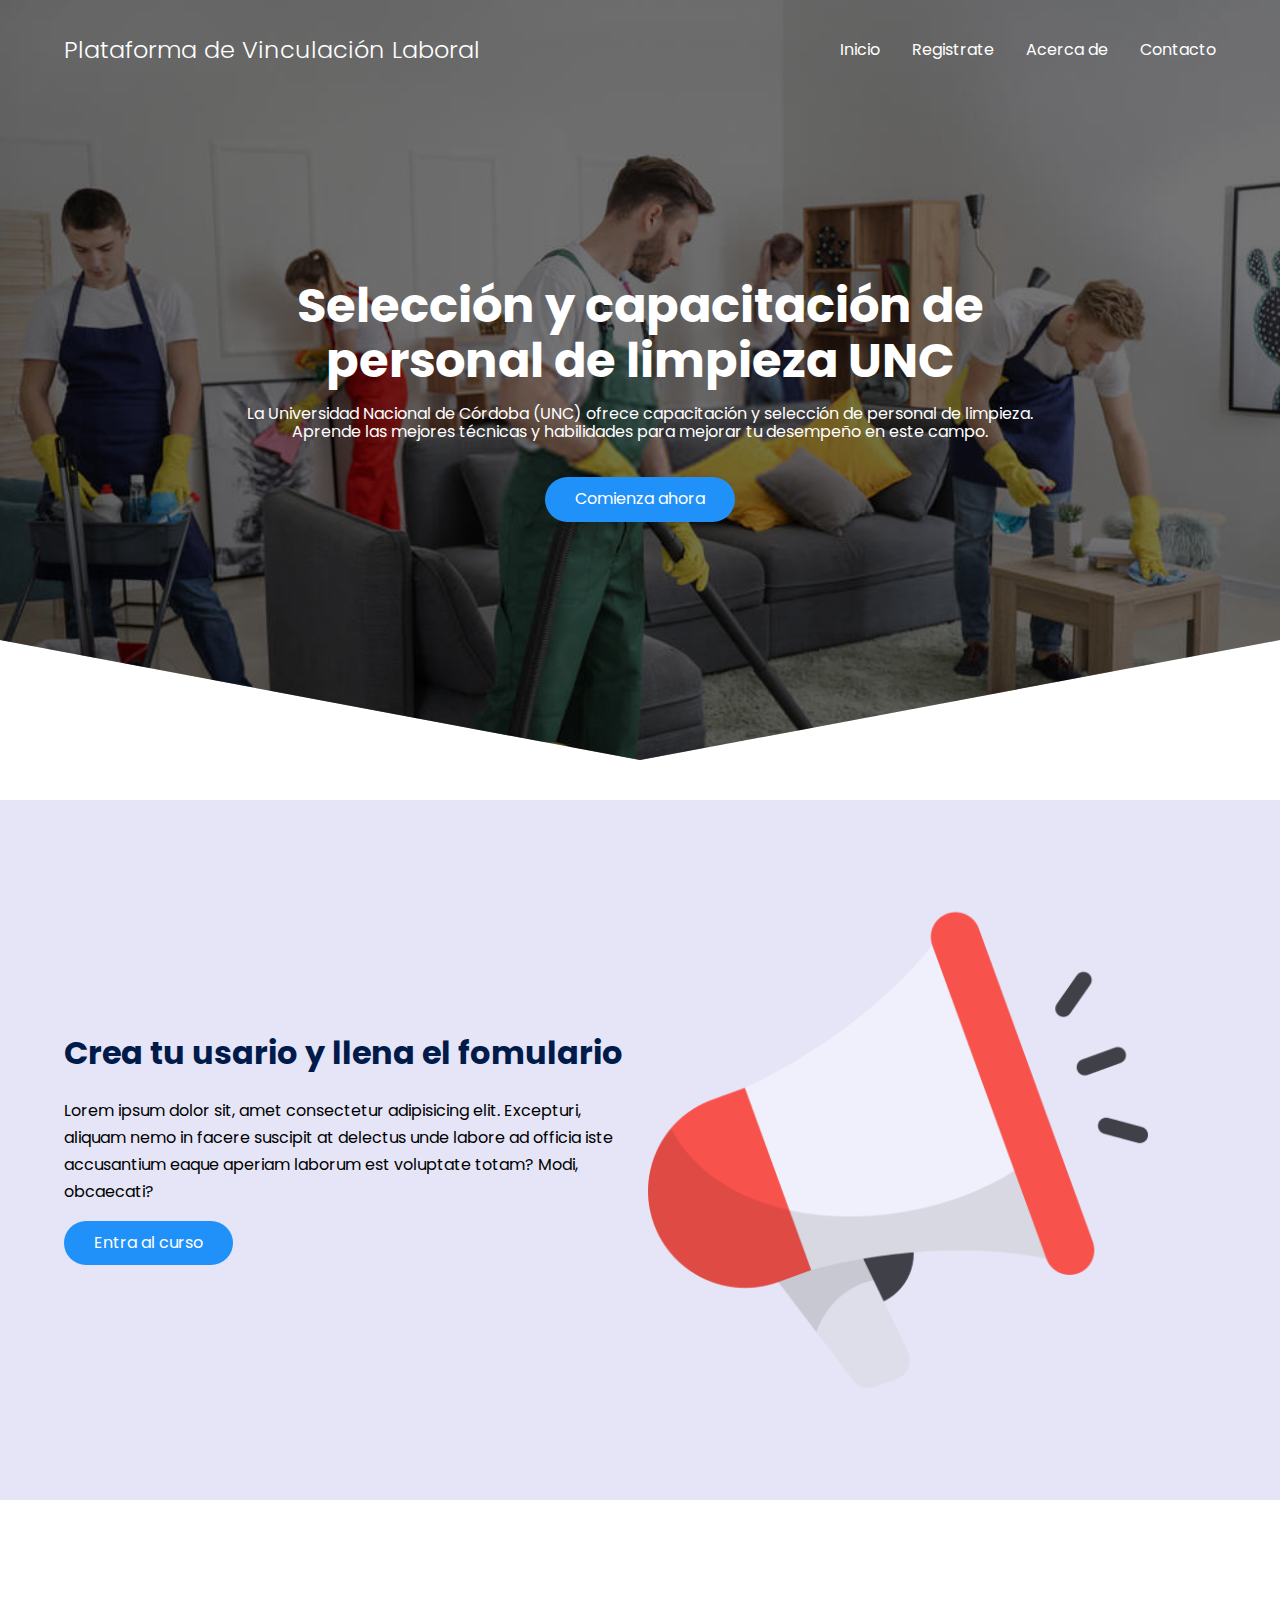
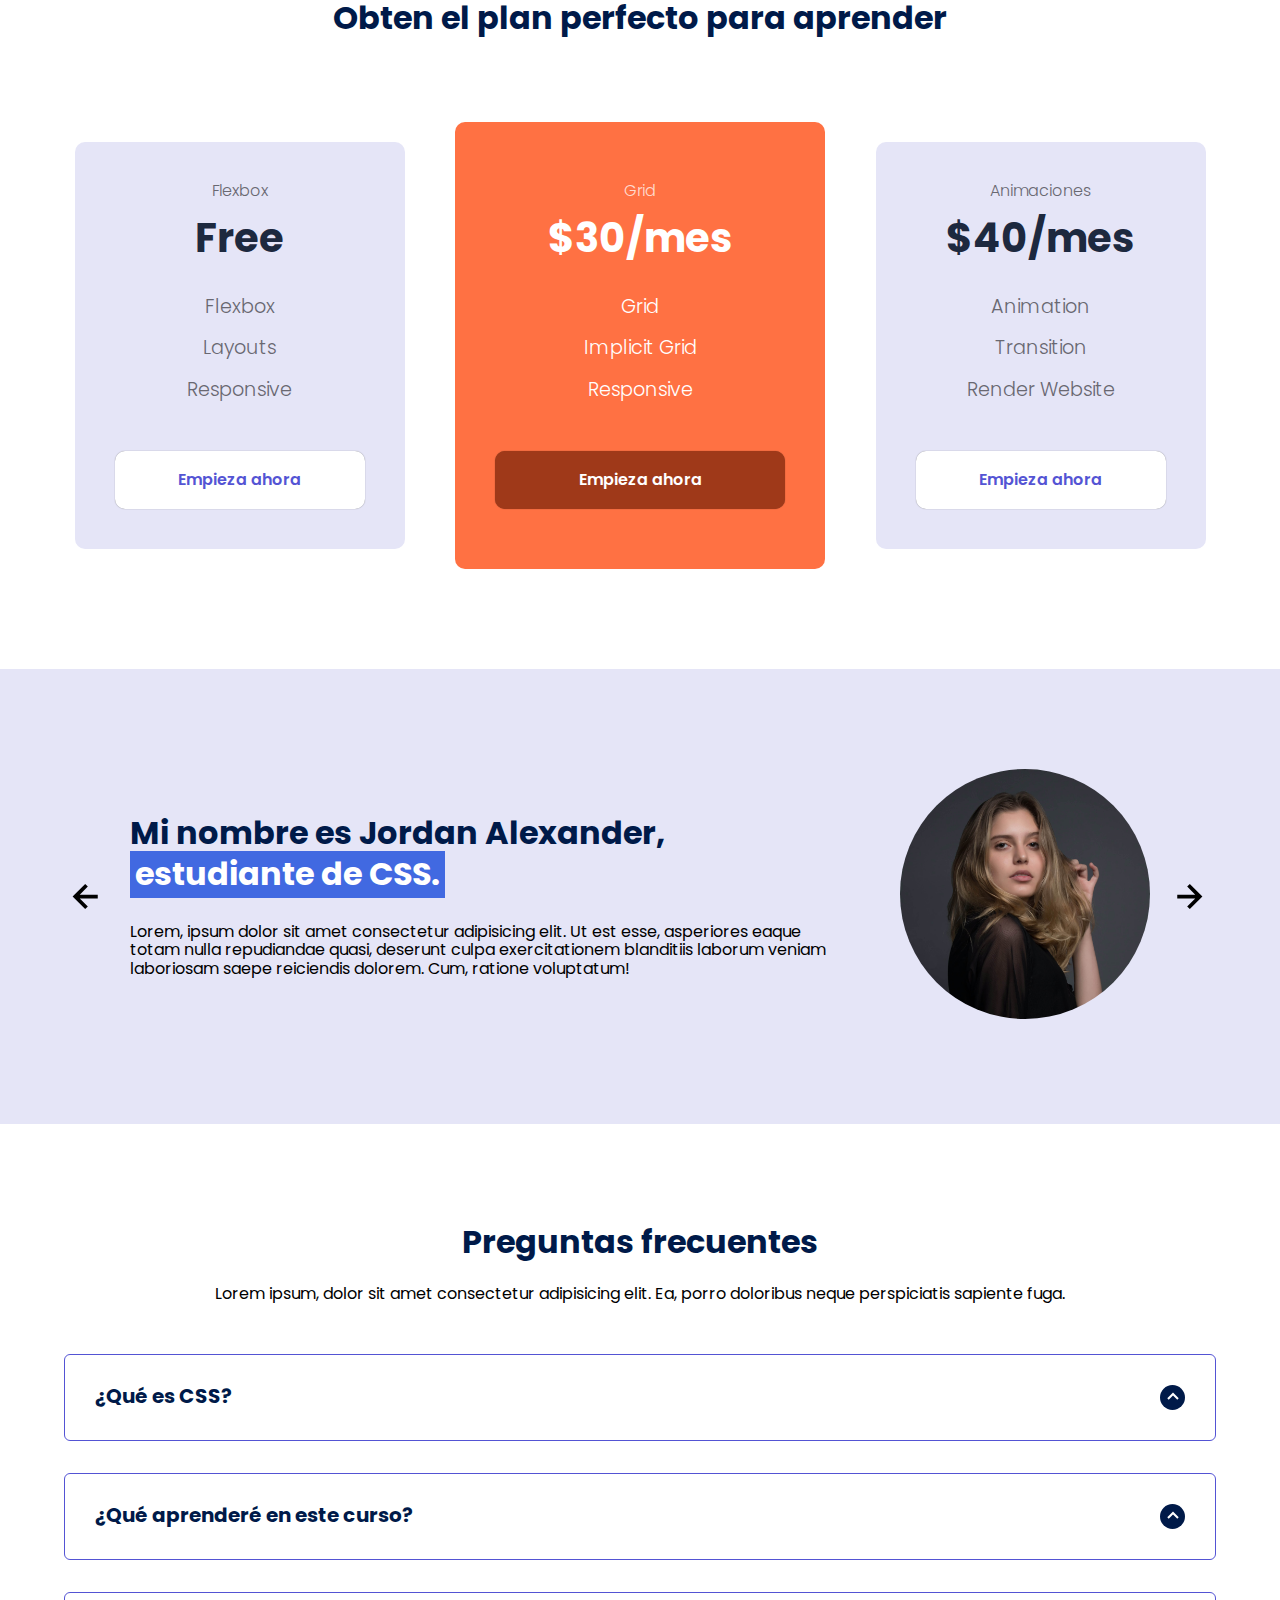
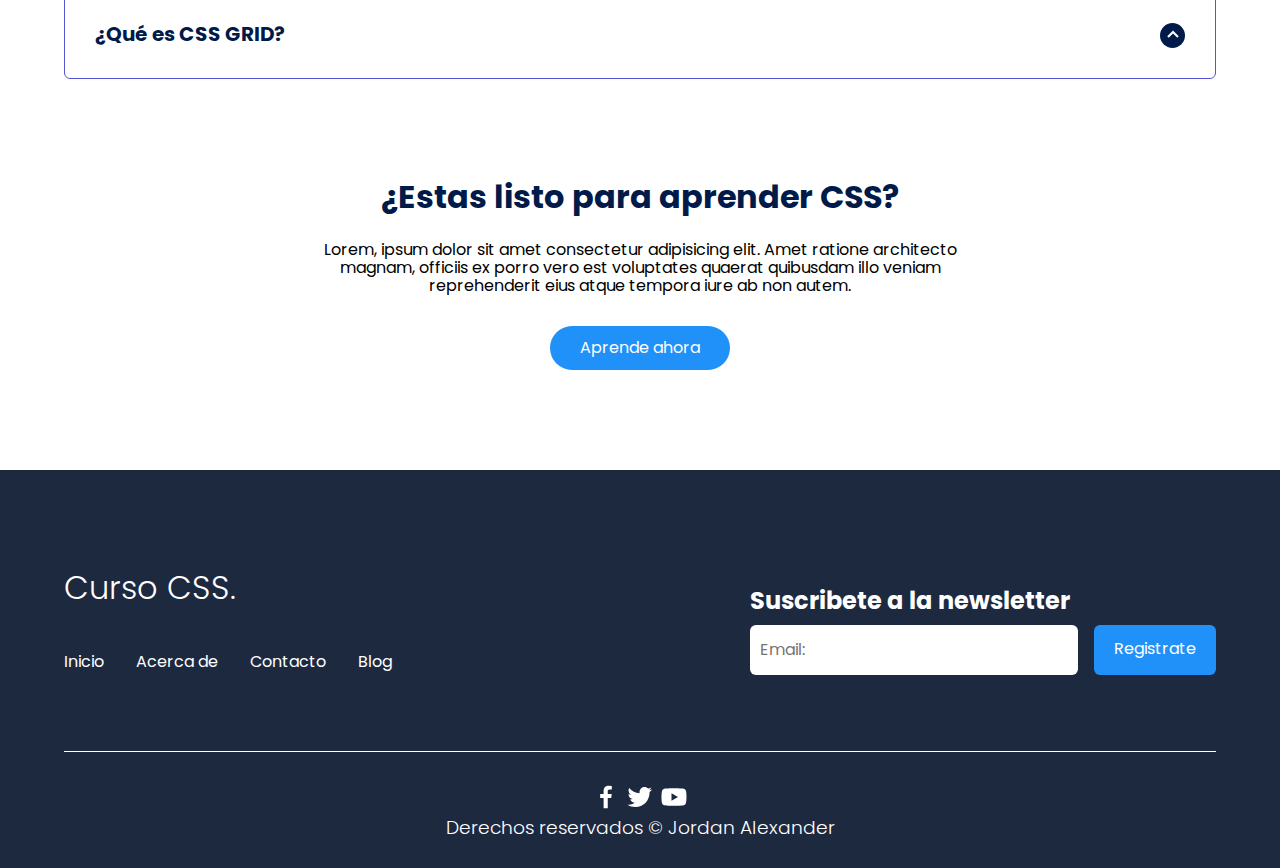
==== index.html @ 448da9c2 "se sube repositorio" ====
<!DOCTYPE html>
<html lang="es">

<head>
    <meta charset="UTF-8">
    <meta http-equiv="X-UA-Compatible" content="IE=edge">
    <meta name="viewport" content="width=device-width, initial-scale=1.0">
    <title>Plataforma de Vinculación Laboral</title>
    <link rel="shortcut icon" href="./images/escudo UNC.jpeg" type="image/x-icon">
    <link rel="stylesheet" href="./css/normalize.css">
    <link rel="stylesheet" href="./css/estilos.css">

    <meta name="theme-color" content="#2091F9">

    <meta name="title" content="Curso limpieza UNC">
    <meta name="description"
        content="Hola, soy una descripción que verás cuando busques algo de mi temática en Google.">
</head>

<body>

    <header class="hero">
        <nav class="nav container">
            <div class="nav__logo">
                <h2 class="nav__title">Plataforma de Vinculación Laboral</h2>
            </div>

            <ul class="nav__link nav__link--menu">
                <li class="nav__items">
                    <a href="#" class="nav__links">Inicio</a>
                </li>
                <li class="nav__items">
                    <a href="#" class="nav__links">Registrate</a>
                </li>
                <li class="nav__items">
                    <a href="#" class="nav__links">Acerca de</a>
                </li>
                <li class="nav__items">
                    <a href="#" class="nav__links">Contacto</a>
                </li>

                <img src="./images/close.svg" class="nav__close">
            </ul>

            <div class="nav__menu">
                <img src="./images/menu.svg" class="nav__img">
            </div>
        </nav>

        <section class="hero__container container">
            <h1 class="hero__title">Selección y capacitación de personal de limpieza UNC</h1>
            <p class="hero__paragraph">La Universidad Nacional de Córdoba (UNC) ofrece capacitación y selección de personal de limpieza. Aprende las mejores técnicas y habilidades para mejorar tu desempeño en este campo.</p>
            <a href="#" class="cta">Comienza ahora</a>
        </section>
    </header>

    <main>
            <section class="knowledge">
            <div class="knowledge__container container">
                <div class="knowledege__texts">
                    <h2 class="subtitle">Crea tu usario y llena el fomulario</h2>
                    <p class="knowledge__paragraph">Lorem ipsum dolor sit, amet consectetur adipisicing elit. Excepturi,
                        aliquam nemo in facere suscipit at delectus unde labore ad officia iste accusantium eaque
                        aperiam laborum est voluptate totam? Modi, obcaecati?</p>
                    <a href="#" class="cta">Entra al curso</a>
                </div>

                <figure class="knowledge__picture">
                    <img src="./images/megaphone.png" class="knowledge__img">
                </figure>
            </div>
        </section>

        <section class="price container">
            <h2 class="subtitle">Obten el plan perfecto para aprender</h2>

            <div class="price__table">
                <div class="price__element">
                    <p class="price__name">Flexbox</p>
                    <h3 class="price__price">Free</h3>

                    <div class="price__items">
                        <p class="price__features">Flexbox</p>
                        <p class="price__features">Layouts</p>
                        <p class="price__features">Responsive</p>
                    </div>

                    <a href="#" class="price__cta">Empieza ahora</a>
                </div>


                <div class="price__element price__element--best">
                    <p class="price__name">Grid</p>
                    <h3 class="price__price">$30/mes</h3>

                    <div class="price__items">
                        <p class="price__features">Grid</p>
                        <p class="price__features">Implicit Grid</p>
                        <p class="price__features">Responsive</p>
                    </div>

                    <a href="#" class="price__cta">Empieza ahora</a>
                </div>


                <div class="price__element">
                    <p class="price__name">Animaciones</p>
                    <h3 class="price__price">$40/mes</h3>

                    <div class="price__items">
                        <p class="price__features">Animation</p>
                        <p class="price__features">Transition</p>
                        <p class="price__features">Render Website</p>
                    </div>

                    <a href="#" class="price__cta">Empieza ahora</a>
                </div>


            </div>
        </section>

        <section class="testimony">
            <div class="testimony__container container">
                <img src="./images/leftarrow.svg" class="testimony__arrow" id="before">

                <section class="testimony__body testimony__body--show" data-id="1">
                    <div class="testimony__texts">
                        <h2 class="subtitle">Mi nombre es Jordan Alexander, <span class="testimony__course">estudiante
                                de CSS.</span></h2>
                        <p class="testimony__review">Lorem, ipsum dolor sit amet consectetur adipisicing elit. Ut est
                            esse, asperiores eaque totam nulla repudiandae quasi, deserunt culpa exercitationem
                            blanditiis laborum veniam laboriosam saepe reiciendis dolorem. Cum, ratione voluptatum!</p>
                    </div>

                    <figure class="testimony__picture">
                        <img src="./images/face.jpg" class="testimony__img">
                    </figure>
                </section>

                <section class="testimony__body" data-id="2">
                    <div class="testimony__texts">
                        <h2 class="subtitle">Mi nombre es Alejandra Perez, <span class="testimony__course">estudiante de
                                CSS.</span></h2>
                        <p class="testimony__review">Lorem, ipsum dolor sit amet consectetur adipisicing elit. Ut est
                            esse, asperiores eaque laborum veniam laboriosam saepe reiciendis dolorem. Cum, ratione
                            voluptatum!</p>
                    </div>

                    <figure class="testimony__picture">
                        <img src="./images/face2.jpg" class="testimony__img">
                    </figure>
                </section>

                <section class="testimony__body" data-id="3">
                    <div class="testimony__texts">
                        <h2 class="subtitle">Mi nombre es Karen Arteaga, <span class="testimony__course">estudiante de
                                CSS.</span></h2>
                        <p class="testimony__review">Lorem, ipsum dolor sit amet consectetur adipisicing elit. Ut est
                            esse, niam laboriosam saepe reiciendis dolorem. Cum, ratione voluptatum!</p>
                    </div>

                    <figure class="testimony__picture">
                        <img src="./images/face3.jpg" class="testimony__img">
                    </figure>
                </section>

                <section class="testimony__body" data-id="4">
                    <div class="testimony__texts">
                        <h2 class="subtitle">Mi nombre es Kevin Ramirez, <span class="testimony__course">estudiante de
                                CSS.</span></h2>
                        <p class="testimony__review">Lorem, ipsum dolor sit amet consectetur adipisicing elit. Ut est
                            esse, niam laboriosam saepe reiciendis dolorem. Cum, ratione voluptatum!</p>
                    </div>

                    <figure class="testimony__picture">
                        <img src="./images/face4.jpg" class="testimony__img">
                    </figure>
                </section>


                <img src="./images/rightarrow.svg" class="testimony__arrow" id="next">
            </div>
        </section>

        <section class="questions container">
            <h2 class="subtitle">Preguntas frecuentes</h2>
            <p class="questions__paragraph">Lorem ipsum, dolor sit amet consectetur adipisicing elit. Ea, porro
                doloribus neque perspiciatis sapiente fuga.</p>

            <section class="questions__container">
                <article class="questions__padding">
                    <div class="questions__answer">
                        <h3 class="questions__title">¿Qué es CSS?
                            <span class="questions__arrow">
                                <img src="./images/arrow.svg" class="questions__img">
                            </span>
                        </h3>

                        <p class="questions__show">Lorem ipsum, dolor sit amet consectetur adipisicing elit. Quos
                            facere, quidem eum id excepturi assumenda explicabo nam accusamus veritatis voluptates
                            eveniet adipisci, dicta nihil nemo modi possimus officiis quam atque? Lorem ipsum, dolor sit
                            amet consectetur adipisicing elit. Quos facere, quidem eum id excepturi assumenda explicabo
                            nam accusamus veritatis voluptates eveniet adipisci, dicta nihil nemo modi possimus officiis
                            quam atque?</p>
                    </div>
                </article>

                <article class="questions__padding">
                    <div class="questions__answer">
                        <h3 class="questions__title">¿Qué aprenderé en este curso?
                            <span class="questions__arrow">
                                <img src="./images/arrow.svg" class="questions__img">
                            </span>
                        </h3>

                        <p class="questions__show">Lorem ipsum, dolor sit amet consectetur adipisicing elit. Quos
                            facere, quidem eum id excepturi assumenda explicabo nam accusamus veritatis voluptates
                            eveniet adipisci, dicta nihil nemo modi possimus officiis quam atque? Lorem ipsum, dolor sit
                            amet consectetur adipisicing elit. Quos facere, quidem eum id excepturi assumenda explicabo
                            nam accusamus veritatis voluptates eveniet adipisci, dicta nihil nemo modi possimus officiis
                            quam atque?</p>
                    </div>
                </article>

                <article class="questions__padding">
                    <div class="questions__answer">
                        <h3 class="questions__title">¿Qué es CSS GRID?
                            <span class="questions__arrow">
                                <img src="./images/arrow.svg" class="questions__img">
                            </span>
                        </h3>

                        <p class="questions__show">Lorem ipsum, dolor sit amet consectetur adipisicing elit. Quos
                            facere, quidem eum id excepturi assumenda explicabo nam accusamus veritatis voluptates
                            eveniet adipisci, dicta nihil nemo modi possimus officiis quam atque? Lorem ipsum, dolor sit
                            amet consectetur adipisicing elit. Quos facere, quidem eum id excepturi assumenda explicabo
                            nam accusamus veritatis voluptates eveniet adipisci, dicta nihil nemo modi possimus officiis
                            quam atque?</p>
                    </div>
                </article>
            </section>

            <section class="questions__offer">
                <h2 class="subtitle">¿Estas listo para aprender CSS?</h2>
                <p class="questions__copy">Lorem, ipsum dolor sit amet consectetur adipisicing elit. Amet ratione
                    architecto magnam, officiis ex porro vero est voluptates quaerat quibusdam illo veniam reprehenderit
                    eius atque tempora iure ab non autem.</p>
                <a href="#" class="cta">Aprende ahora</a>
            </section>
        </section>
    </main>

    <footer class="footer">
        <section class="footer__container container">
            <nav class="nav nav--footer">
                <h2 class="footer__title">Curso CSS.</h2>

                <ul class="nav__link nav__link--footer">
                    <li class="nav__items">
                        <a href="#" class="nav__links">Inicio</a>
                    </li>
                    <li class="nav__items">
                        <a href="#" class="nav__links">Acerca de</a>
                    </li>
                    <li class="nav__items">
                        <a href="#" class="nav__links">Contacto</a>
                    </li>
                    <li class="nav__items">
                        <a href="#" class="nav__links">Blog</a>
                    </li>
                </ul>
            </nav>

            <form class="footer__form" action="https://formspree.io/f/mknkkrkj" method="POST">
                <h2 class="footer__newsletter">Suscribete a la newsletter</h2>
                <div class="footer__inputs">
                    <input type="email" placeholder="Email:" class="footer__input" name="_replyto">
                    <input type="submit" value="Registrate" class="footer__submit">
                </div>
            </form>
        </section>

        <section class="footer__copy container">
            <div class="footer__social">
                <a href="#" class="footer__icons"><img src="./images/facebook.svg" class="footer__img"></a>
                <a href="#" class="footer__icons"><img src="./images/twitter.svg" class="footer__img"></a>
                <a href="#" class="footer__icons"><img src="./images/youtube.svg" class="footer__img"></a>
            </div>

            <h3 class="footer__copyright">Derechos reservados &copy; Jordan Alexander</h3>
        </section>
    </footer>

    <script src="./js/slider.js"></script>
    <script src="./js/questions.js"></script>
    <script src="./js/menu.js"></script>
</body>

</html>
---- css/estilos.css ----
@import url('https://fonts.googleapis.com/css2?family=Poppins:wght@300;400;600;700&display=swap');

:root {
    --padding-container: 100px 0;
    --color-title: #001A49;
}

body {
    font-family: 'Poppins', sans-serif;
}

.container {
    width: 90%;
    max-width: 1200px;
    margin: 0 auto;
    overflow: hidden;
    padding: var(--padding-container);
}

.hero {
    width: 100%;
    height: 100vh;
    min-height: 600px;
    max-height: 800px;
    position: relative;
    display: grid;
    grid-template-rows: 100px 1fr;
    color: #fff;
}

.hero::before {
    content: "";
    position: absolute;
    top: 0;
    left: 0;
    width: 100%;
    height: 100%;
    background-image: linear-gradient(180deg, #0000008c 0%, #0000008c 100%), url('../images/LIMPIEZA.jpg');
    background-size: cover;
    clip-path: polygon(0 0, 100% 0, 100% 80%, 50% 95%, 0 80%);
    z-index: -1;
}


/* Nav */

.nav {
    --padding-container: 0;
    height: 100%;
    display: flex;
    align-items: center;
}

.nav__title {
    font-weight: 300;
}

.nav__link {
    margin-left: auto;
    padding: 0;
    display: grid;
    grid-auto-flow: column;
    grid-auto-columns: max-content;
    gap: 2em;
}

.nav__items {
    list-style: none;
}

.nav__links {
    color: #fff;
    text-decoration: none;
}

.nav__menu {
    margin-left: auto;
    cursor: pointer;
    display: none;
}

.nav__img {
    display: block;
    width: 30px;
}


.nav__close {
    display: var(--show, none);
}


/* Hero container */

.hero__container {
    max-width: 800px;
    --padding-container: 0;
    display: grid;
    grid-auto-rows: max-content;
    align-content: center;
    gap: 1em;
    padding-bottom: 100px;
    text-align: center;
}

.hero__title {
    font-size: 3rem;
}

.hero__paragraph {
    margin-bottom: 20px;
}

.cta {
    display: inline-block;
    background-color: #2091F9;
    justify-self: center;
    color: #fff;
    text-decoration: none;
    padding: 13px 30px;
    border-radius: 32px;
}

/* About */

.about {
    text-align: center;
}

.subtitle {
    color: var(--color-title);
    font-size: 2rem;
    margin-bottom: 25px;
}


.about__paragraph {
    line-height: 1.7;
}

.about__main {
    padding-top: 80px;
    display: grid;
    width: 90%;
    margin: 0 auto;
    gap: 1em;
    overflow: hidden;
    grid-template-columns: repeat(auto-fit, minmax(260px, auto));
}


.about__icons {
    display: grid;
    gap: 1em;
    justify-items: center;
    width: 260px;
    overflow: hidden;
    margin: 0 auto;
}

.about__icon {
    width: 40px;
}

/* Knowledge */

.knowledge {
    background-color: #e5e5f7;
    background-image: radial-gradient(#444cf7 0.5px, transparent 0.5px), radial-gradient(#444cf7 0.5px, #e5e5f7 0.5px);
    background-size: 20px 20px;
    background-position: 0 0, 10px 10px;
    overflow: hidden;
}

.knowledge__container{
    display: grid;
    grid-template-columns: 1fr 1fr;
    gap: 1em;
    align-items: center;
}

.knowledge__picture{
    max-width: 500px;
}

.knowledge__paragraph{
    line-height: 1.7;
    margin-bottom: 15px;
}

.knowledge__img{
    width: 100%;
    display: block;
}

/* price */

.price{
    text-align: center;
}

.price__table{
    padding-top: 60px;
    display: flex;
    flex-wrap: wrap;
    gap: 2.5em;
    justify-content: space-evenly;
    align-items: center;
}

.price__element{
    background-color: #e5e5f7;
    text-align: center;
    border-radius: 10px;
    width: 330px;
    padding: 40px;
    --color-plan: #696871;
    --color-price: #1D293F;
    --bg-cta: #fff;
    --color-cta: #5454D4;
    --color-items: #696871;
}

.price__element--best{
    width: 370px;
    padding: 60px 40px;
    background-color: #FF7143;
    --color-plan: rgb(255 255 255 / 75%);
    --color-price: #fff;
    --bg-cta: #9F3919;
    --color-cta: #FFF;
    --color-items: #fff;
}


.price__name{
    color: var(--color-plan);
    margin-bottom: 15px;
    font-weight: 300;
}

.price__price{
    font-size: 2.5rem;
    color: var(--color-price);
}

.price__items{
    margin-top: 35px;
    display: grid;
    gap: 1em;
    font-weight: 300;
    font-size: 1.2rem;
    margin-bottom: 50px;
    color: var(--color-items);
}

.price__cta{
    display: block;
    padding: 20px 0;
    border-radius: 10px;
    text-decoration: none;
    background-color: var(--bg-cta);
    font-weight: 600;
    color: var(--color-cta);
    box-shadow: 0 0 1px rgba(0, 0, 0, .5);
}

/* Testimony */

.testimony{
    background-color: #e5e5f7;
}

.testimony__container{
    display: grid;
    grid-template-columns: 50px 1fr 50px;
    gap: 1em;
    align-items: center;
}

.testimony__body{
    display: grid;
    grid-template-columns: 1fr max-content;
    justify-content: space-between;
    align-items: center;
    gap: 2em;
    grid-column: 2/3;
    grid-row: 1/2;
    opacity: 0;
    pointer-events: none;
}


.testimony__body--show{
    pointer-events: unset;
    opacity: 1;
    transition: opacity 1.5s ease-in-out;
}

.testimony__img{
    width: 250px;
    height: 250px;
    border-radius: 50%;
    object-fit: cover;
    object-position: 50% 30%;
}

.testimony__texts{
    max-width: 700px;
}

.testimony__course{
    background-color: royalblue;
    color: #fff;
    display: inline-block;
    padding: 5px;
}

.testimony__arrow{
    width: 90%;
    cursor: pointer;
}

/* Questions */

.questions{
    text-align: center;
}

.questions__container{
    display: grid;
    gap: 2em;
    padding-top: 50px;
    padding-bottom: 100px;
}

.questions__padding{
    padding: 0;
    transition: padding .3s;
    border: 1px solid #5454D4;
    border-radius: 6px;
}

.questions__padding--add{
    padding-bottom: 30px;
}

.questions__answer{
    padding: 0 30px 0;
    overflow: hidden;
}

.questions__title{
    text-align: left;
    display: flex;
    font-size: 20px;
    padding: 30px 0 30px;
    cursor: pointer;
    color: var(--color-title);
    justify-content: space-between;
}

.questions__arrow{
    border-radius: 50%;
    background-color: var(--color-title);
    width: 25px;
    height: 25px;
    display: flex;
    justify-content: center;
    align-items: center;
    align-self: flex-end;
    margin-left: 10px;
    transition:  transform .3s;
}

.questions__arrow--rotate{
    transform: rotate(180deg);
}

.questions__show{
    text-align: left;
    height: 0;
    transition: height .3s;
}

.questions__img{
    display: block;
}

.questions__copy{
    width: 60%;
    margin: 0 auto;
    margin-bottom: 30px;
}

/* Footer */

.footer{
    background-color: #1D293F;
}

.footer__title{
    font-weight: 300;
    font-size: 2rem;
    margin-bottom: 30px;
}

.footer__title, .footer__newsletter{
    color: #fff;
}


.footer__container{
    display: flex;
    justify-content: space-between;
    align-items: center;
    border-bottom: 1px solid #fff;
    padding-bottom: 60px;
}

.nav--footer{
    padding-bottom: 20px;
    display: grid;
    gap: 1em;
    grid-auto-flow: row;
    height: 100%;
}

.nav__link--footer{
    display: flex;
    margin: 0;
    margin-right: 20px;
    flex-wrap: wrap;
}

.footer__inputs{
    margin-top: 10px;
    display: flex;
    overflow: hidden;
}

.footer__input{
    background-color: #fff;
    height: 50px;
    display: block;
    padding-left: 10px;
    border-radius: 6px;
    font-size: 1rem;
    outline: none;
    border: none;
    margin-right: 16px;
}

.footer__submit{
    margin-left: auto;
    display: inline-block;
    height: 50px;
    padding: 0 20px ;
    background-color: #2091F9;
    border: none;
    font-size: 1rem;
    color: #fff;
    border-radius: 6px;
    cursor: pointer;
}

.footer__copy{
    --padding-container: 30px 0;
    text-align: center;
    color: #fff;
}

.footer__copyright{
    font-weight: 300;
}

.footer__icons{
    margin-bottom: 10px;
}

.footer__img{
    width: 30px;
}

/* Media queries */

@media (max-width:800px){
    .nav__menu{
        display: block;
    }

    .nav__link--menu{
        position: fixed;
        background-color: #000;
        top: 0;
        left: 0;
        height: 100%;
        width: 100%;
        display: flex;
        flex-direction: column;
        justify-content: space-evenly;
        align-items: center;
        z-index: 100;
        opacity: 0;
        pointer-events: none;
        transition: .7s opacity;
    }

    .nav__link--show{
        --show: block;
        opacity:1 ;
        pointer-events: unset;
    }

    .nav__close{
        position: absolute;
        top: 30px;
        right: 30px;
        width: 30px;
        cursor: pointer;
    }

    .hero__title{
        font-size: 2.5rem;
    }


    .about__main{
        gap: 2em;
    }

    .about__icons:last-of-type{
        grid-column: 1/-1;
    }


    .knowledge__container{
        grid-template-columns: 1fr;
        grid-template-rows: max-content 1fr;
        gap: 3em;
        text-align: center;
    }

    .knowledge__picture{
        grid-row: 1/2;
        justify-self: center;
    }

    .testimony__container{
        grid-template-columns: 30px 1fr 30px;
    }

    .testimony__body{
        grid-template-columns: 1fr;
        grid-template-rows: max-content max-content;
        gap: 3em;
        justify-items:center ;
    }


    .testimony__img{
        width: 200px;
        height: 200px;
        
    }

    .questions__copy{
        width: 100%;
    }

    .footer__container{
        flex-wrap: wrap;
    }

    .nav--footer{
        width: 100%;
        justify-items: center;
    }

    .nav__link--footer{
        width: 100%;
        justify-content: space-evenly;
        margin: 0;
    }

    .footer__form{
        width: 100%;
        justify-content: space-evenly;
    }

    .footer__input{
        flex: 1;
    }

}

@media (max-width:600px){
    .hero__title{
        font-size: 2rem;
    }

    .hero__paragraph{
        font-size: 1rem;
    }

    .subtitle{
        font-size: 1.8rem;
    }

    .price__element{
        width: 90%;
    }

    .price__element--best{
        width: 90%;
        /* padding: 40px; */
    }

    .price__price{
        font-size: 2rem;
    }

    .testimony{
        --padding-container: 60px 0;
    }

    .testimony__container{
        grid-template-columns: 28px 1fr 28px;
        gap: .9em;
    }

    .testimony__arrow{
        width: 100%;
    }

    .testimony__course{
        margin-top: 15px;
    }

    .questions__title{
        font-size: 1rem;
    }

    .footer__title{
        justify-self: start;
        margin-bottom: 15px;
    }

    .nav--footer{
        padding-bottom: 60px;
    }

    .nav__link--footer{
        justify-content: space-between;
    }

    .footer__inputs{
        flex-wrap: wrap;
    }

    .footer__input{
        flex-basis: 100%;
        margin: 0;
        margin-bottom: 16px;
    }

    .footer__submit{
        margin-right: auto;
        margin-left: 0;
        

        /* 
        margin:0;
        width: 100%;
        */
    }
}
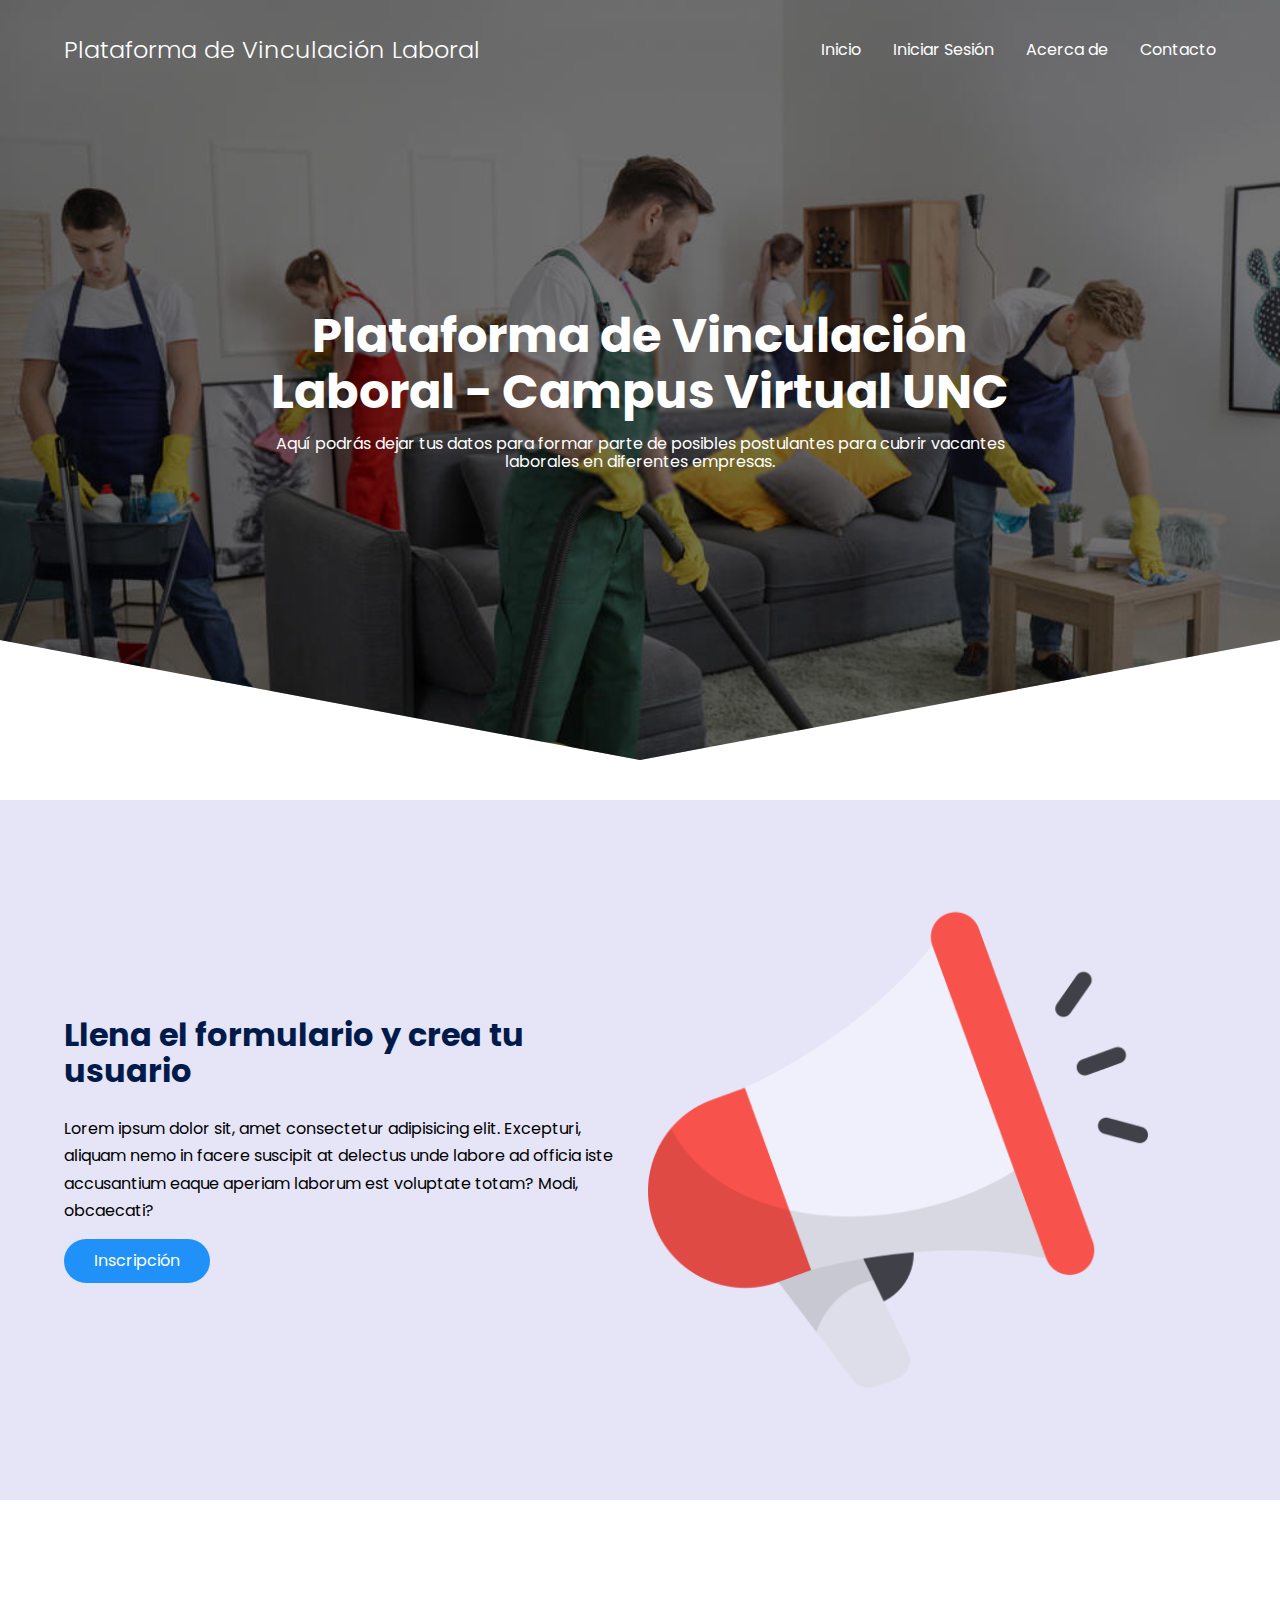
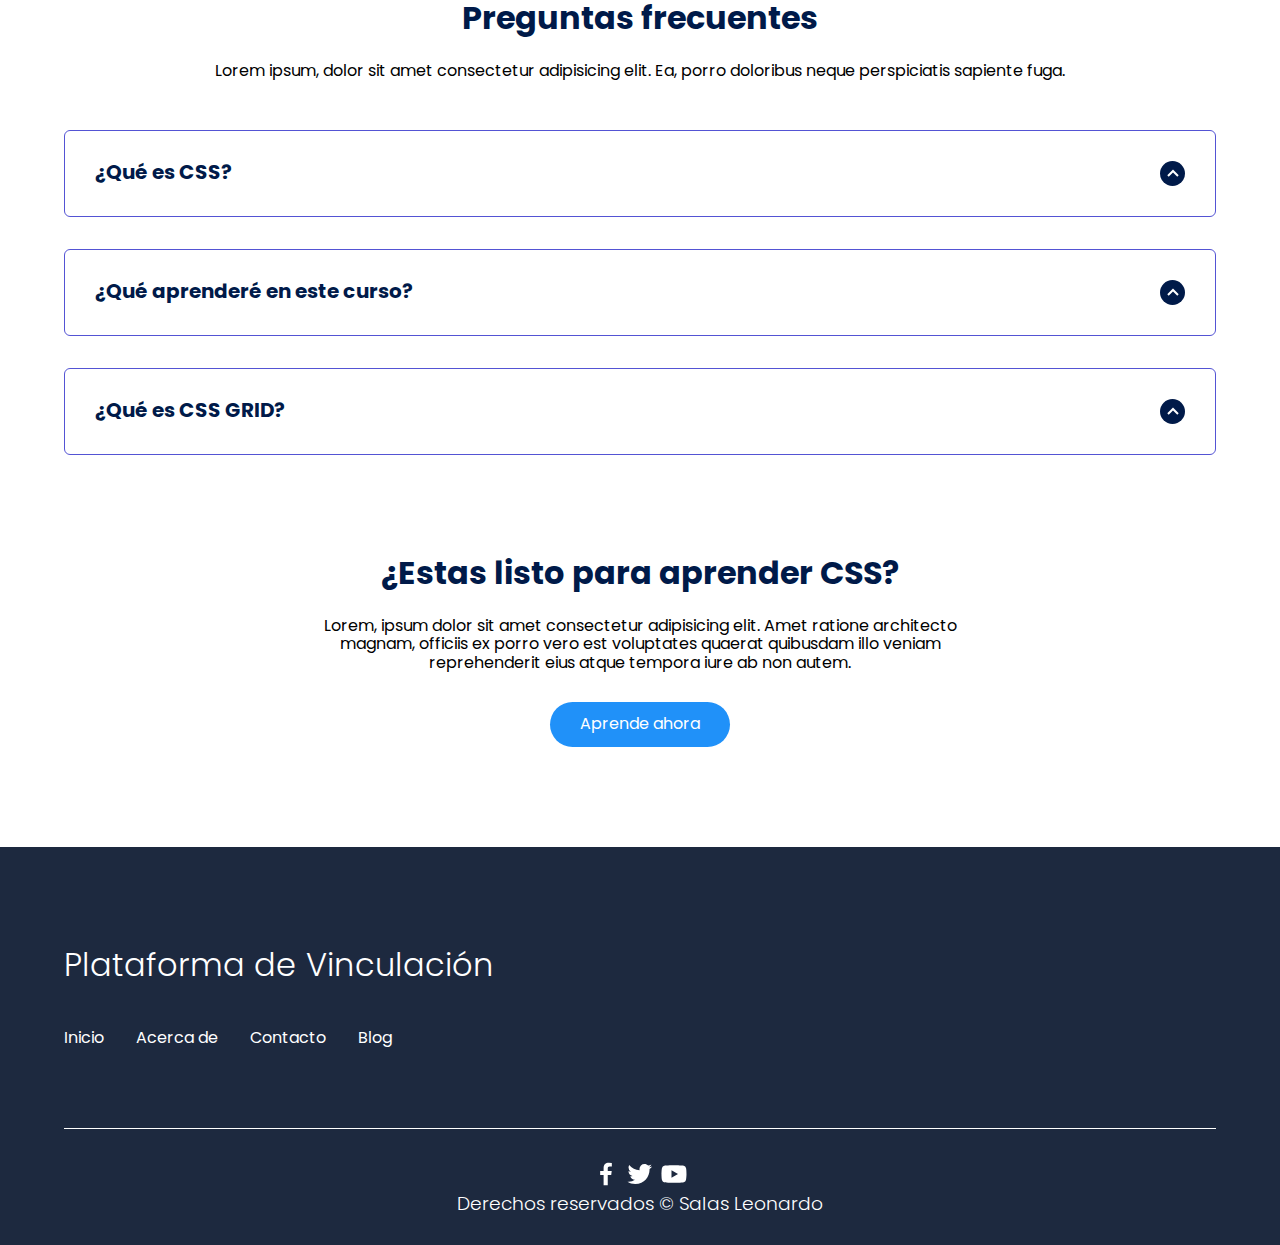
==== commit 8623f3f2: "postulantes, ofertas, user" ====
--- a/index.html
+++ b/index.html
@@ -27,10 +27,10 @@
 
             <ul class="nav__link nav__link--menu">
                 <li class="nav__items">
-                    <a href="#" class="nav__links">Inicio</a>
+                    <a href="/index.html" class="nav__links">Inicio</a>
                 </li>
                 <li class="nav__items">
-                    <a href="#" class="nav__links">Registrate</a>
+                    <a href="./login.html" class="nav__links">Iniciar Sesión</a>
                 </li>
                 <li class="nav__items">
                     <a href="#" class="nav__links">Acerca de</a>
@@ -48,9 +48,8 @@
         </nav>
 
         <section class="hero__container container">
-            <h1 class="hero__title">Selección y capacitación de personal de limpieza UNC</h1>
-            <p class="hero__paragraph">La Universidad Nacional de Córdoba (UNC) ofrece capacitación y selección de personal de limpieza. Aprende las mejores técnicas y habilidades para mejorar tu desempeño en este campo.</p>
-            <a href="#" class="cta">Comienza ahora</a>
+            <h1 class="hero__title">Plataforma de Vinculación Laboral - Campus Virtual UNC </h1>
+            <p class="hero__paragraph">Aquí podrás dejar tus datos para formar parte de posibles postulantes para cubrir vacantes laborales en diferentes empresas.</p>
         </section>
     </header>
 
@@ -58,11 +57,11 @@
             <section class="knowledge">
             <div class="knowledge__container container">
                 <div class="knowledege__texts">
-                    <h2 class="subtitle">Crea tu usario y llena el fomulario</h2>
+                    <h2 class="subtitle">Llena el formulario y crea tu usuario</h2>
                     <p class="knowledge__paragraph">Lorem ipsum dolor sit, amet consectetur adipisicing elit. Excepturi,
                         aliquam nemo in facere suscipit at delectus unde labore ad officia iste accusantium eaque
                         aperiam laborum est voluptate totam? Modi, obcaecati?</p>
-                    <a href="#" class="cta">Entra al curso</a>
+                    <a href="./registration.html" class="cta">Inscripción</a>
                 </div>
 
                 <figure class="knowledge__picture">
@@ -71,117 +70,6 @@
             </div>
         </section>
 
-        <section class="price container">
-            <h2 class="subtitle">Obten el plan perfecto para aprender</h2>
-
-            <div class="price__table">
-                <div class="price__element">
-                    <p class="price__name">Flexbox</p>
-                    <h3 class="price__price">Free</h3>
-
-                    <div class="price__items">
-                        <p class="price__features">Flexbox</p>
-                        <p class="price__features">Layouts</p>
-                        <p class="price__features">Responsive</p>
-                    </div>
-
-                    <a href="#" class="price__cta">Empieza ahora</a>
-                </div>
-
-
-                <div class="price__element price__element--best">
-                    <p class="price__name">Grid</p>
-                    <h3 class="price__price">$30/mes</h3>
-
-                    <div class="price__items">
-                        <p class="price__features">Grid</p>
-                        <p class="price__features">Implicit Grid</p>
-                        <p class="price__features">Responsive</p>
-                    </div>
-
-                    <a href="#" class="price__cta">Empieza ahora</a>
-                </div>
-
-
-                <div class="price__element">
-                    <p class="price__name">Animaciones</p>
-                    <h3 class="price__price">$40/mes</h3>
-
-                    <div class="price__items">
-                        <p class="price__features">Animation</p>
-                        <p class="price__features">Transition</p>
-                        <p class="price__features">Render Website</p>
-                    </div>
-
-                    <a href="#" class="price__cta">Empieza ahora</a>
-                </div>
-
-
-            </div>
-        </section>
-
-        <section class="testimony">
-            <div class="testimony__container container">
-                <img src="./images/leftarrow.svg" class="testimony__arrow" id="before">
-
-                <section class="testimony__body testimony__body--show" data-id="1">
-                    <div class="testimony__texts">
-                        <h2 class="subtitle">Mi nombre es Jordan Alexander, <span class="testimony__course">estudiante
-                                de CSS.</span></h2>
-                        <p class="testimony__review">Lorem, ipsum dolor sit amet consectetur adipisicing elit. Ut est
-                            esse, asperiores eaque totam nulla repudiandae quasi, deserunt culpa exercitationem
-                            blanditiis laborum veniam laboriosam saepe reiciendis dolorem. Cum, ratione voluptatum!</p>
-                    </div>
-
-                    <figure class="testimony__picture">
-                        <img src="./images/face.jpg" class="testimony__img">
-                    </figure>
-                </section>
-
-                <section class="testimony__body" data-id="2">
-                    <div class="testimony__texts">
-                        <h2 class="subtitle">Mi nombre es Alejandra Perez, <span class="testimony__course">estudiante de
-                                CSS.</span></h2>
-                        <p class="testimony__review">Lorem, ipsum dolor sit amet consectetur adipisicing elit. Ut est
-                            esse, asperiores eaque laborum veniam laboriosam saepe reiciendis dolorem. Cum, ratione
-                            voluptatum!</p>
-                    </div>
-
-                    <figure class="testimony__picture">
-                        <img src="./images/face2.jpg" class="testimony__img">
-                    </figure>
-                </section>
-
-                <section class="testimony__body" data-id="3">
-                    <div class="testimony__texts">
-                        <h2 class="subtitle">Mi nombre es Karen Arteaga, <span class="testimony__course">estudiante de
-                                CSS.</span></h2>
-                        <p class="testimony__review">Lorem, ipsum dolor sit amet consectetur adipisicing elit. Ut est
-                            esse, niam laboriosam saepe reiciendis dolorem. Cum, ratione voluptatum!</p>
-                    </div>
-
-                    <figure class="testimony__picture">
-                        <img src="./images/face3.jpg" class="testimony__img">
-                    </figure>
-                </section>
-
-                <section class="testimony__body" data-id="4">
-                    <div class="testimony__texts">
-                        <h2 class="subtitle">Mi nombre es Kevin Ramirez, <span class="testimony__course">estudiante de
-                                CSS.</span></h2>
-                        <p class="testimony__review">Lorem, ipsum dolor sit amet consectetur adipisicing elit. Ut est
-                            esse, niam laboriosam saepe reiciendis dolorem. Cum, ratione voluptatum!</p>
-                    </div>
-
-                    <figure class="testimony__picture">
-                        <img src="./images/face4.jpg" class="testimony__img">
-                    </figure>
-                </section>
-
-
-                <img src="./images/rightarrow.svg" class="testimony__arrow" id="next">
-            </div>
-        </section>
 
         <section class="questions container">
             <h2 class="subtitle">Preguntas frecuentes</h2>
@@ -254,7 +142,7 @@
     <footer class="footer">
         <section class="footer__container container">
             <nav class="nav nav--footer">
-                <h2 class="footer__title">Curso CSS.</h2>
+                <h2 class="footer__title">Plataforma de Vinculación</h2>
 
                 <ul class="nav__link nav__link--footer">
                     <li class="nav__items">
@@ -272,13 +160,6 @@
                 </ul>
             </nav>
 
-            <form class="footer__form" action="https://formspree.io/f/mknkkrkj" method="POST">
-                <h2 class="footer__newsletter">Suscribete a la newsletter</h2>
-                <div class="footer__inputs">
-                    <input type="email" placeholder="Email:" class="footer__input" name="_replyto">
-                    <input type="submit" value="Registrate" class="footer__submit">
-                </div>
-            </form>
         </section>
 
         <section class="footer__copy container">
@@ -288,13 +169,20 @@
                 <a href="#" class="footer__icons"><img src="./images/youtube.svg" class="footer__img"></a>
             </div>
 
-            <h3 class="footer__copyright">Derechos reservados &copy; Jordan Alexander</h3>
+            <h3 class="footer__copyright">Derechos reservados &copy; Salas Leonardo</h3>
         </section>
     </footer>
 
+    <script src="./js/admin.js"></script>
+    <script src="./js/authentication.controller.js"></script>
+    <script src="./js/authorization.js"></script> 
+    <script src="./js/index.js"></script>
+    <script src="./js/login.js"></script>
+    <script src="./js/menu.js"></script>
+    <script src="./js/questions.js"></script>
+    <script src="./js/register.js"></script>
+    <script src="./js/register.js"></script>
     <script src="./js/slider.js"></script>
-    <script src="./js/questions.js"></script>
-    <script src="./js/menu.js"></script>
 </body>
 
 </html>--- a/css/estilos.css
+++ b/css/estilos.css
@@ -1,4 +1,10 @@
 @import url('https://fonts.googleapis.com/css2?family=Poppins:wght@300;400;600;700&display=swap');
+
+* {
+    margin: 0;
+    padding: 0;
+    box-sizing: border-box;
+}
 
 :root {
     --padding-container: 100px 0;
@@ -17,7 +23,7 @@
     padding: var(--padding-container);
 }
 
-.hero {
+.hero, #hero {
     width: 100%;
     height: 100vh;
     min-height: 600px;
@@ -28,7 +34,7 @@
     color: #fff;
 }
 
-.hero::before {
+.hero::before, #hero {
     content: "";
     position: absolute;
     top: 0;
@@ -41,7 +47,6 @@
     z-index: -1;
 }
 
-
 /* Nav */
 
 .nav {
@@ -84,11 +89,9 @@
     width: 30px;
 }
 
-
 .nav__close {
     display: var(--show, none);
 }
-
 
 /* Hero container */
 
@@ -127,12 +130,14 @@
     text-align: center;
 }
 
-.subtitle {
+.subtitle{
     color: var(--color-title);
     font-size: 2rem;
     margin-bottom: 25px;
 }
-
+.subtitle-user{
+    color: white;
+}
 
 .about__paragraph {
     line-height: 1.7;
@@ -147,7 +152,6 @@
     overflow: hidden;
     grid-template-columns: repeat(auto-fit, minmax(260px, auto));
 }
-
 
 .about__icons {
     display: grid;
@@ -172,34 +176,34 @@
     overflow: hidden;
 }
 
-.knowledge__container{
+.knowledge__container {
     display: grid;
     grid-template-columns: 1fr 1fr;
     gap: 1em;
     align-items: center;
 }
 
-.knowledge__picture{
+.knowledge__picture {
     max-width: 500px;
 }
 
-.knowledge__paragraph{
+.knowledge__paragraph {
     line-height: 1.7;
     margin-bottom: 15px;
 }
 
-.knowledge__img{
+.knowledge__img {
     width: 100%;
     display: block;
 }
 
 /* price */
 
-.price{
+.price {
     text-align: center;
 }
 
-.price__table{
+.price__table {
     padding-top: 60px;
     display: flex;
     flex-wrap: wrap;
@@ -208,7 +212,7 @@
     align-items: center;
 }
 
-.price__element{
+.price__element {
     background-color: #e5e5f7;
     text-align: center;
     border-radius: 10px;
@@ -217,11 +221,21 @@
     --color-plan: #696871;
     --color-price: #1D293F;
     --bg-cta: #fff;
-    --color-cta: #5454D4;
+    --color-cta: #6565b4;
     --color-items: #696871;
 }
-
-.price__element--best{
+.price__element img {
+    display: block;
+    margin: 0 auto; /* Centra la imagen horizontalmente */
+    max-width: 100%; /* Evita que la imagen se desborde */
+    height: auto; /* Mantiene la proporción de la imagen */
+    border-radius: 50%; /* Bordes redondeados para hacer un cuadrado */
+    width: 300px; /* Tamaño del cuadrado */
+    height: 300px; /* Tamaño del cuadrado */
+    object-fit: cover; /* Ajusta la imagen al cuadrado sin distorsionar */
+    object-position: center; /* Centra la imagen en el cuadrado */
+}
+.price__element--best {
     width: 370px;
     padding: 60px 40px;
     background-color: #FF7143;
@@ -232,19 +246,18 @@
     --color-items: #fff;
 }
 
-
-.price__name{
+.price__name {
     color: var(--color-plan);
     margin-bottom: 15px;
     font-weight: 300;
 }
 
-.price__price{
+.price__price {
     font-size: 2.5rem;
     color: var(--color-price);
 }
 
-.price__items{
+.price__items {
     margin-top: 35px;
     display: grid;
     gap: 1em;
@@ -254,7 +267,7 @@
     color: var(--color-items);
 }
 
-.price__cta{
+.price__cta {
     display: block;
     padding: 20px 0;
     border-radius: 10px;
@@ -264,21 +277,35 @@
     color: var(--color-cta);
     box-shadow: 0 0 1px rgba(0, 0, 0, .5);
 }
+.user-bt{
+    display: block;
+    padding: 20px 0;
+    border-radius: 10px;
+    text-decoration: none;
+    background-color: #ffffff82;
+    font-weight: 600;
+    color: rgb(52, 52, 52);
+    box-shadow: 0 0 1px rgba(0, 0, 0, .5);
+}
+
+.price__cta:hover {
+    background-color: #0056b3;
+}
 
 /* Testimony */
 
-.testimony{
+.testimony {
     background-color: #e5e5f7;
 }
 
-.testimony__container{
+.testimony__container {
     display: grid;
     grid-template-columns: 50px 1fr 50px;
     gap: 1em;
     align-items: center;
 }
 
-.testimony__body{
+.testimony__body {
     display: grid;
     grid-template-columns: 1fr max-content;
     justify-content: space-between;
@@ -290,14 +317,13 @@
     pointer-events: none;
 }
 
-
-.testimony__body--show{
+.testimony__body--show {
     pointer-events: unset;
     opacity: 1;
     transition: opacity 1.5s ease-in-out;
 }
 
-.testimony__img{
+.testimony__img {
     width: 250px;
     height: 250px;
     border-radius: 50%;
@@ -305,52 +331,52 @@
     object-position: 50% 30%;
 }
 
-.testimony__texts{
+.testimony__texts {
     max-width: 700px;
 }
 
-.testimony__course{
+.testimony__course {
     background-color: royalblue;
     color: #fff;
     display: inline-block;
     padding: 5px;
 }
 
-.testimony__arrow{
+.testimony__arrow {
     width: 90%;
     cursor: pointer;
 }
 
 /* Questions */
 
-.questions{
+.questions {
     text-align: center;
 }
 
-.questions__container{
+.questions__container {
     display: grid;
     gap: 2em;
     padding-top: 50px;
     padding-bottom: 100px;
 }
 
-.questions__padding{
+.questions__padding {
     padding: 0;
     transition: padding .3s;
     border: 1px solid #5454D4;
     border-radius: 6px;
 }
 
-.questions__padding--add{
+.questions__padding--add {
     padding-bottom: 30px;
 }
 
-.questions__answer{
+.questions__answer {
     padding: 0 30px 0;
     overflow: hidden;
 }
 
-.questions__title{
+.questions__title {
     text-align: left;
     display: flex;
     font-size: 20px;
@@ -360,7 +386,7 @@
     justify-content: space-between;
 }
 
-.questions__arrow{
+.questions__arrow {
     border-radius: 50%;
     background-color: var(--color-title);
     width: 25px;
@@ -373,21 +399,21 @@
     transition:  transform .3s;
 }
 
-.questions__arrow--rotate{
+.questions__arrow--rotate {
     transform: rotate(180deg);
 }
 
-.questions__show{
+.questions__show {
     text-align: left;
     height: 0;
     transition: height .3s;
 }
 
-.questions__img{
+.questions__img {
     display: block;
 }
 
-.questions__copy{
+.questions__copy {
     width: 60%;
     margin: 0 auto;
     margin-bottom: 30px;
@@ -395,22 +421,21 @@
 
 /* Footer */
 
-.footer{
+.footer {
     background-color: #1D293F;
 }
 
-.footer__title{
+.footer__title {
     font-weight: 300;
     font-size: 2rem;
     margin-bottom: 30px;
 }
 
-.footer__title, .footer__newsletter{
+.footer__title, .footer__newsletter {
     color: #fff;
 }
 
-
-.footer__container{
+.footer__container {
     display: flex;
     justify-content: space-between;
     align-items: center;
@@ -418,7 +443,7 @@
     padding-bottom: 60px;
 }
 
-.nav--footer{
+.nav--footer {
     padding-bottom: 20px;
     display: grid;
     gap: 1em;
@@ -426,20 +451,20 @@
     height: 100%;
 }
 
-.nav__link--footer{
+.nav__link--footer {
     display: flex;
     margin: 0;
     margin-right: 20px;
     flex-wrap: wrap;
 }
 
-.footer__inputs{
+.footer__inputs {
     margin-top: 10px;
     display: flex;
     overflow: hidden;
 }
 
-.footer__input{
+.footer__input {
     background-color: #fff;
     height: 50px;
     display: block;
@@ -451,11 +476,11 @@
     margin-right: 16px;
 }
 
-.footer__submit{
+.footer__submit {
     margin-left: auto;
     display: inline-block;
     height: 50px;
-    padding: 0 20px ;
+    padding: 0 20px;
     background-color: #2091F9;
     border: none;
     font-size: 1rem;
@@ -464,32 +489,137 @@
     cursor: pointer;
 }
 
-.footer__copy{
+.footer__copy {
     --padding-container: 30px 0;
     text-align: center;
     color: #fff;
 }
 
-.footer__copyright{
+.footer__copyright {
     font-weight: 300;
-}
-
-.footer__icons{
+    text-size-adjust: 12px;
+}
+
+.footer__icons {
     margin-bottom: 10px;
 }
 
-.footer__img{
+.footer__img {
     width: 30px;
 }
 
+/* estilo pagina logueo */
+
+.form-register {
+    width: 400px;
+    background: #818a8e6f;
+    padding: 30px;
+    margin: auto;
+    margin-top: 100px;
+    border-radius: 4px;
+    font-family: 'calibri';
+    color: white;
+    box-shadow: 7px 13px 37px #000;
+}
+
+.form-register h4 {
+    font-size: 22px;
+    margin-bottom: 20px;
+}
+
+.controls {
+    width: 100%;
+    background: #ffffff;
+    padding: 10px;
+    border-radius: 4px;
+    margin-bottom: 16px;
+    border: 1px solid #ffffff;
+    font-family: 'calibri';
+    font-size: 18px;
+    color: rgb(104, 104, 104);
+}
+
+.form-register p {
+    height: 40px;
+    text-align: center;
+    font-size: 18px;
+    line-height: 40px;
+}
+
+.form-register a {
+    color: white;
+    text-decoration: none;
+}
+
+.form-register a:hover {
+    color: white;
+    text-decoration: underline;
+}
+
+.form-register .botons {
+    width: 100%;
+    background: #e7e7e7;
+    border-radius: 10px;
+    padding: 12px;
+    color: white;
+    margin: 16px 0;
+    font-size: 16px;
+}
+
+#centered {
+    display: flex;
+    justify-content: center;
+}
+
+input[type=number]::-webkit-inner-spin-button,
+input[type=number]::-webkit-outer-spin-button {
+    -webkit-appearance: none;
+    margin: 0;
+}
+
+.card {
+    margin-bottom: 20px;
+    border: 1px solid #ccc;
+    border-radius: 10px;
+}
+
+.card-title {
+    font-size: 1.25rem;
+    font-weight: bold;
+}
+
+.card-text {
+    font-size: 1rem;
+}
+
+.text-muted {
+    font-size: 0.875rem;
+}
+
+.price__cta {
+    display: block;
+    text-align: center;
+    background-color: #007bff;
+    color: #fff;
+    padding: 10px 20px;
+    margin-top: 10px;
+    text-decoration: none;
+    border-radius: 5px;
+    transition: background-color 0.3s ease;
+}
+
+.price__cta:hover {
+    background-color: #0056b3;
+}
+
 /* Media queries */
 
-@media (max-width:800px){
-    .nav__menu{
+@media (max-width: 800px) {
+    .nav__menu {
         display: block;
     }
 
-    .nav__link--menu{
+    .nav__link--menu {
         position: fixed;
         background-color: #000;
         top: 0;
@@ -506,13 +636,13 @@
         transition: .7s opacity;
     }
 
-    .nav__link--show{
+    .nav__link--show {
         --show: block;
-        opacity:1 ;
+        opacity: 1;
         pointer-events: unset;
     }
 
-    .nav__close{
+    .nav__close {
         position: absolute;
         top: 30px;
         right: 30px;
@@ -520,158 +650,147 @@
         cursor: pointer;
     }
 
-    .hero__title{
+    .hero__title {
         font-size: 2.5rem;
     }
 
-
-    .about__main{
+    .about__main {
         gap: 2em;
     }
 
-    .about__icons:last-of-type{
+    .about__icons:last-of-type {
         grid-column: 1/-1;
     }
 
-
-    .knowledge__container{
+    .knowledge__container {
         grid-template-columns: 1fr;
         grid-template-rows: max-content 1fr;
         gap: 3em;
         text-align: center;
     }
 
-    .knowledge__picture{
+    .knowledge__picture {
         grid-row: 1/2;
         justify-self: center;
     }
 
-    .testimony__container{
-        grid-template-columns: 30px 1fr 30px;
-    }
-
-    .testimony__body{
-        grid-template-columns: 1fr;
-        grid-template-rows: max-content max-content;
-        gap: 3em;
-        justify-items:center ;
-    }
-
-
-    .testimony__img{
-        width: 200px;
-        height: 200px;
-        
-    }
-
-    .questions__copy{
-        width: 100%;
-    }
-
-    .footer__container{
-        flex-wrap: wrap;
-    }
-
-    .nav--footer{
-        width: 100%;
-        justify-items: center;
-    }
-
-    .nav__link--footer{
-        width: 100%;
-        justify-content: space-evenly;
-        margin: 0;
-    }
-
-    .footer__form{
-        width: 100%;
-        justify-content: space-evenly;
-    }
-
-    .footer__input{
-        flex: 1;
-    }
-
-}
-
-@media (max-width:600px){
-    .hero__title{
-        font-size: 2rem;
-    }
-
-    .hero__paragraph{
-        font-size: 1rem;
-    }
-
-    .subtitle{
-        font-size: 1.8rem;
-    }
-
-    .price__element{
-        width: 90%;
-    }
-
-    .price__element--best{
-        width: 90%;
-        /* padding: 40px; */
-    }
-
-    .price__price{
-        font-size: 2rem;
-    }
-
-    .testimony{
-        --padding-container: 60px 0;
-    }
-
-    .testimony__container{
+    .testimony__container {
         grid-template-columns: 28px 1fr 28px;
         gap: .9em;
     }
 
-    .testimony__arrow{
+    .testimony__arrow {
         width: 100%;
     }
 
-    .testimony__course{
+    .testimony__course {
         margin-top: 15px;
     }
 
-    .questions__title{
+    .questions__title {
         font-size: 1rem;
     }
 
-    .footer__title{
+    .footer__title {
         justify-self: start;
         margin-bottom: 15px;
     }
 
-    .nav--footer{
+    .nav--footer {
         padding-bottom: 60px;
     }
 
-    .nav__link--footer{
+    .nav__link--footer {
         justify-content: space-between;
     }
 
-    .footer__inputs{
+    .footer__inputs {
         flex-wrap: wrap;
     }
 
-    .footer__input{
+    .footer__input {
         flex-basis: 100%;
         margin: 0;
         margin-bottom: 16px;
     }
 
-    .footer__submit{
+    .footer__submit {
         margin-right: auto;
         margin-left: 0;
-        
-
-        /* 
-        margin:0;
+    }
+}
+
+@media (max-width: 600px) {
+    .hero__title {
+        font-size: 2rem;
+    }
+
+    .hero__paragraph {
+        font-size: 1rem;
+    }
+
+    .subtitle {
+        font-size: 1.8rem;
+    }
+
+    .price__element {
+        width: 90%;
+    }
+
+    .price__element--best {
+        width: 90%;
+    }
+
+    .price__price {
+        font-size: 2rem;
+    }
+
+    .testimony {
+        --padding-container: 60px 0;
+    }
+
+    .testimony__container {
+        grid-template-columns: 28px 1fr 28px;
+        gap: .9em;
+    }
+
+    .testimony__arrow {
         width: 100%;
-        */
-    }
-}
+    }
+
+    .testimony__course {
+        margin-top: 15px;
+    }
+
+    .questions__title {
+        font-size: 1rem;
+    }
+
+    .footer__title {
+        justify-self: start;
+        margin-bottom: 15px;
+    }
+
+    .nav--footer {
+        padding-bottom: 60px;
+    }
+
+    .nav__link--footer {
+        justify-content: space-between;
+    }
+
+    .footer__inputs {
+        flex-wrap: wrap;
+    }
+
+    .footer__input {
+        flex-basis: 100%;
+        margin: 0;
+        margin-bottom: 16px;
+    }
+
+    .footer__submit {
+        margin-right: auto;
+        margin-left: 0;
+    }
+}
